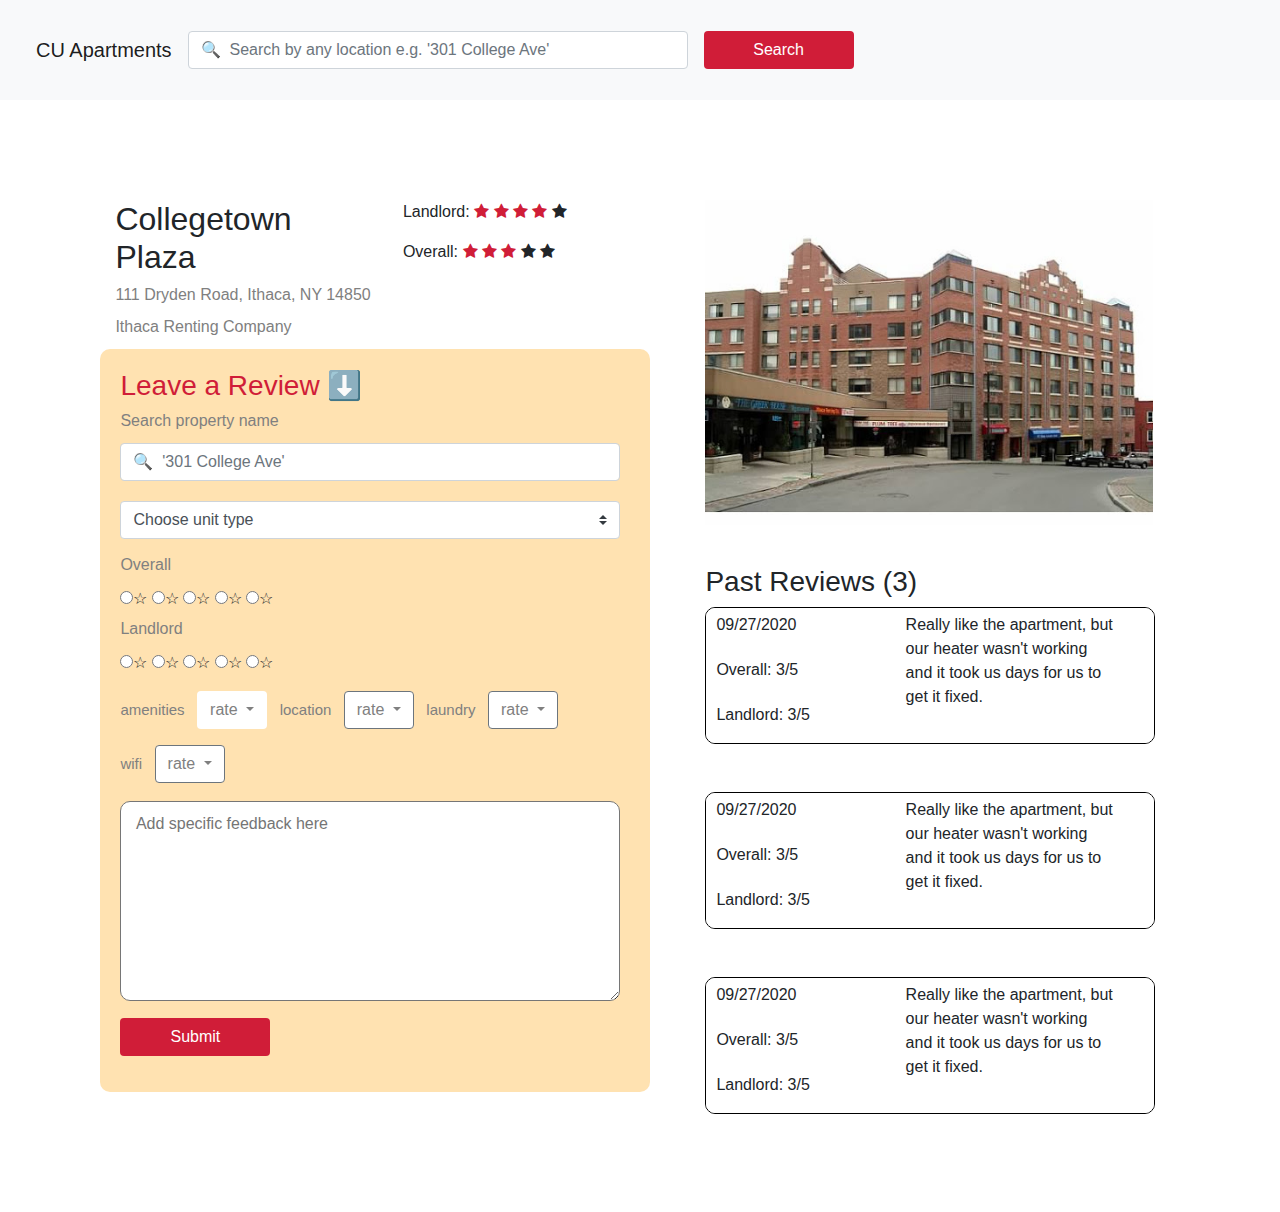
==== components/productPage.html @ 5bd43c4c "changed landlord and overall from emojis to stars" ====
<!DOCTYPE html>

<html lang="en">
  <head>
    <meta charset="utf-8" />
    <link
      rel="stylesheet"
      href="https://stackpath.bootstrapcdn.com/bootstrap/4.3.1/css/bootstrap.min.css"
      integrity="sha384-ggOyR0iXCbMQv3Xipma34MD+dH/1fQ784/j6cY/iJTQUOhcWr7x9JvoRxT2MZw1T"
      crossorigin="anonymous"
    />

    <link
      rel="stylesheet"
      href="https://cdnjs.cloudflare.com/ajax/libs/font-awesome/4.7.0/css/font-awesome.min.css"
    />

    <title>CU Apartments</title>
    <link rel="stylesheet" href="../styles/productPageStyles.css" />
  </head>

  <body>
    <nav class="navbar navbar-expand-lg navbar-light bg-light">
      <a class="navbar-brand" href="../index.html">CU Apartments</a>

      <div class="collapse navbar-collapse" id="navbarSupportedContent">
        <form class="form-inline my-2 my-lg-0">
          <input
            class="form-control mr-sm-3"
            type="search"
            placeholder="🔍  Search by any location e.g. '301 College Ave'"
            aria-label="Search"
            id="form-control"
          />
          <button class="btn my-2 my-sm-0" id="search" type="submit">
            Search
          </button>
        </form>
      </div>
    </nav>

    <div class="info">
      <div class="row justify-content-md-center">
        <div class="col-sm-6">
          <div class="container">
            <div class="row">
              <div class="col">
                <h2>Collegetown Plaza</h2>
                <h6>111 Dryden Road, Ithaca, NY 14850</h6>
                <h6>Ithaca Renting Company</h6>
              </div>
              <div class="col">
                <p>
                  Landlord:
                  <span class="fa fa-star checked"></span>
                  <span class="fa fa-star checked"></span>
                  <span class="fa fa-star checked"></span>
                  <span class="fa fa-star checked"></span>
                  <span class="fa fa-star"></span>
                </p>
                <p>
                  Overall:
                  <span class="fa fa-star checked"></span>
                  <span class="fa fa-star checked"></span>
                  <span class="fa fa-star checked"></span>
                  <span class="fa fa-star"></span>
                  <span class="fa fa-star"></span>
                </p>
              </div>
            </div>
          </div>

          <form class="review-form">
            <h3 class="leave-review">Leave a Review ⬇️</h3>
            <div class="form-group">
              <!-- <textarea
                class="form-control"
                id="reviewTextArea"
                rows="3"
              ></textarea>
            </div>
            <button type="submit" class="btn btn-primary">Submit</button> -->
              <h6>Search property name</h6>
              <input
                class="form-control mr-sm-3"
                type="search"
                placeholder="🔍  '301 College Ave'"
                aria-label="Search"
                id="form-control"
              />

              <div class="input-group mb-3" id="select">
                <select class="custom-select" id="inputGroupSelect02">
                  <option selected>Choose unit type</option>
                  <option value="1">Studio</option>
                  <option value="2">1 BD</option>
                  <option value="3">2 BD</option>
                  <option value="3">3 BD</option>
                  <option value="3">4 BD</option>
                </select>
              </div>
              <h6>Overall</h6>
              <div class="rating">
                <input type="radio" name="rating" value="5" id="5" /><label
                  for="5"
                  >☆</label
                >
                <input type="radio" name="rating" value="4" id="4" /><label
                  for="4"
                  >☆</label
                >
                <input type="radio" name="rating" value="3" id="3" /><label
                  for="3"
                  >☆</label
                >
                <input type="radio" name="rating" value="2" id="2" /><label
                  for="2"
                  >☆</label
                >
                <input type="radio" name="rating" value="1" id="1" /><label
                  for="1"
                  >☆</label
                >
              </div>
              <h6>Landlord</h6>
              <div class="rating">
                <input type="radio" name="rating" value="5" id="5" /><label
                  for="5"
                  >☆</label
                >
                <input type="radio" name="rating" value="4" id="4" /><label
                  for="4"
                  >☆</label
                >
                <input type="radio" name="rating" value="3" id="3" /><label
                  for="3"
                  >☆</label
                >
                <input type="radio" name="rating" value="2" id="2" /><label
                  for="2"
                  >☆</label
                >
                <input type="radio" name="rating" value="1" id="1" /><label
                  for="1"
                  >☆</label
                >
              </div>

              <div class="dropdown">
                <h6 style="display: inline-block; font-size: 15px">
                  amenities
                </h6>
                <button
                  class="btn dropdown-toggle"
                  style="margin: 0.5em"
                  type="button"
                  id="dropdownMenuButton"
                  data-toggle="dropdown"
                  aria-haspopup="true"
                  aria-expanded="false"
                >
                  rate
                </button>
                <div class="dropdown-menu" aria-labelledby="dropdownMenuButton">
                  <a class="dropdown-item" href="#">sadf</a>
                  <a class="dropdown-item" href="#">sadf</a>
                  <a class="dropdown-item" href="#">asdf</a>
                </div>
                <h6 style="display: inline-block; font-size: 15px">location</h6>
                <button
                  class="btn btn-secondary dropdown-toggle"
                  style="margin: 0.5em"
                  type="button"
                  id="dropdownMenuButton"
                  data-toggle="dropdown"
                  aria-haspopup="true"
                  aria-expanded="false"
                >
                  rate
                </button>
                <div class="dropdown-menu" aria-labelledby="dropdownMenuButton">
                  <a class="dropdown-item" href="#">test</a>
                  <a class="dropdown-item" href="#">Another action</a>
                  <a class="dropdown-item" href="#">Something else here</a>
                </div>
                <h6 style="display: inline-block; font-size: 15px">laundry</h6>
                <button
                  class="btn btn-secondary dropdown-toggle"
                  style="margin: 0.5em"
                  type="button"
                  id="dropdownMenuButton"
                  data-toggle="dropdown"
                  aria-haspopup="true"
                  aria-expanded="false"
                >
                  rate
                </button>
                <div class="dropdown-menu" aria-labelledby="dropdownMenuButton">
                  <a class="dropdown-item" href="#">test</a>
                  <a class="dropdown-item" href="#">Another action</a>
                  <a class="dropdown-item" href="#">Something else here</a>
                </div>
                <br />
                <h6 style="display: inline-block; font-size: 15px">wifi</h6>
                <button
                  class="btn btn-secondary dropdown-toggle"
                  style="margin: 0.5em"
                  type="button"
                  id="dropdownMenuButton"
                  data-toggle="dropdown"
                  aria-haspopup="true"
                  aria-expanded="false"
                >
                  rate
                </button>
                <div class="dropdown-menu" aria-labelledby="dropdownMenuButton">
                  <a class="dropdown-item" href="#">test</a>
                  <a class="dropdown-item" href="#">Another action</a>
                  <a class="dropdown-item" href="#">Something else here</a>
                </div>
              </div>

              <textarea
                style="align-content: left"
                rows="5"
                cols="0"
                placeholder=" Add specific feedback here"
                id="reviewTextArea"
              ></textarea>

              <div class="buttoncontainer">
                <button class="btn my-2 my-sm-0" id="submit" type="submit">
                  Submit
                </button>
              </div>
            </div>
          </form>
        </div>

        <div class="col-sm-5">
          <img src="../images/ctownplaza.jpg" class="apt-img" alt="Apartment" />
          <div class="reviews">
            <h3>Past Reviews (3)</h3>
            <div class="review-container">
              <div class="row">
                <div class="col-sm-5">
                  <p id="left-col">09/27/2020</p>
                  <p id="left-col">Overall: 3/5</p>
                  <p id="left-col">Landlord: 3/5</p>
                </div>
                <div class="col-sm-6">
                  <p id="right-col">
                    Really like the apartment, but our heater wasn't working and
                    it took us days for us to get it fixed.
                  </p>
                </div>
              </div>
            </div>

            <!-- <p class="review-text">

                Amazing place to live! Great amenities and close to campus.
                10/10 recommend!
              </p> -->

            <div class="review-container">
              <div class="row">
                <div class="col-sm-5">
                  <p id="left-col">09/27/2020</p>
                  <p id="left-col">Overall: 3/5</p>
                  <p id="left-col">Landlord: 3/5</p>
                </div>
                <div class="col-sm-6">
                  <p id="right-col">
                    Really like the apartment, but our heater wasn't working and
                    it took us days for us to get it fixed.
                  </p>
                </div>
              </div>
            </div>

            <div class="review-container">
              <div class="row">
                <div class="col-sm-5">
                  <p id="left-col">09/27/2020</p>
                  <p id="left-col">Overall: 3/5</p>
                  <p id="left-col">Landlord: 3/5</p>
                </div>
                <div class="col-sm-6">
                  <p id="right-col">
                    Really like the apartment, but our heater wasn't working and
                    it took us days for us to get it fixed.
                  </p>
                </div>
              </div>
            </div>
          </div>
        </div>
      </div>
    </div>
  </body>
</html>
---- styles/productPageStyles.css ----
/* --------NAV BAR + SEARCH STYLING--------*/
nav {
  height: 100px;
}

#form-control {
  width: 500px;
}

.navbar-brand {
  padding-left: 20px;
}

#search {
  width: 150px;
  background-color: #d01d38;
  color: white;
}

/*--------FORM STYLING--------*/

.review-form {
  background-color: #ffe2b1;
  border-radius: 10px;
  padding: 20px;
  width: 550px;
}

#reviewTextArea {
  width: 500px;
  height: 200px;
  padding: 10px;
  border-radius: 10px;
}

.leave-review {
  color: #d01d38;
}

.dropdown {
  padding-bottom: 10px;
}

#select {
  width: 500px;
  padding-top: 20px;
}

.checked {
  color: #d01d38;
}

#dropdownMenuButton {
  color: grey;
  background-color: white;
}

#submit {
  width: 150px;
  background-color: #d01d38;
  color: white;
}

.buttoncontainer {
  padding-top: 10px;
}

/*--------REVIEW STYLING--------*/

.review-container {
  background: white;
  border: 1px solid #000000;
  box-sizing: border-box;
  border-radius: 10px;
  margin-bottom: 48px;
  width: 450px;
  overflow: scroll;
}

.review-text {
  padding: 10px;
}

.reviews {
  padding-top: 40px;
}

#left-col {
  padding-left: 10px;
  padding-top: 5px;
}

#right-col {
  padding-top: 5px;
}

/*--------APT INFO STYLING--------*/

.info {
  padding: 50px;
  padding-top: 100px;
}

h6 {
  color: gray;
  padding-bottom: 5px;
}

.info-emoji {
  font-size: 25px;
}

.apt-img {
  height: 325px;
}
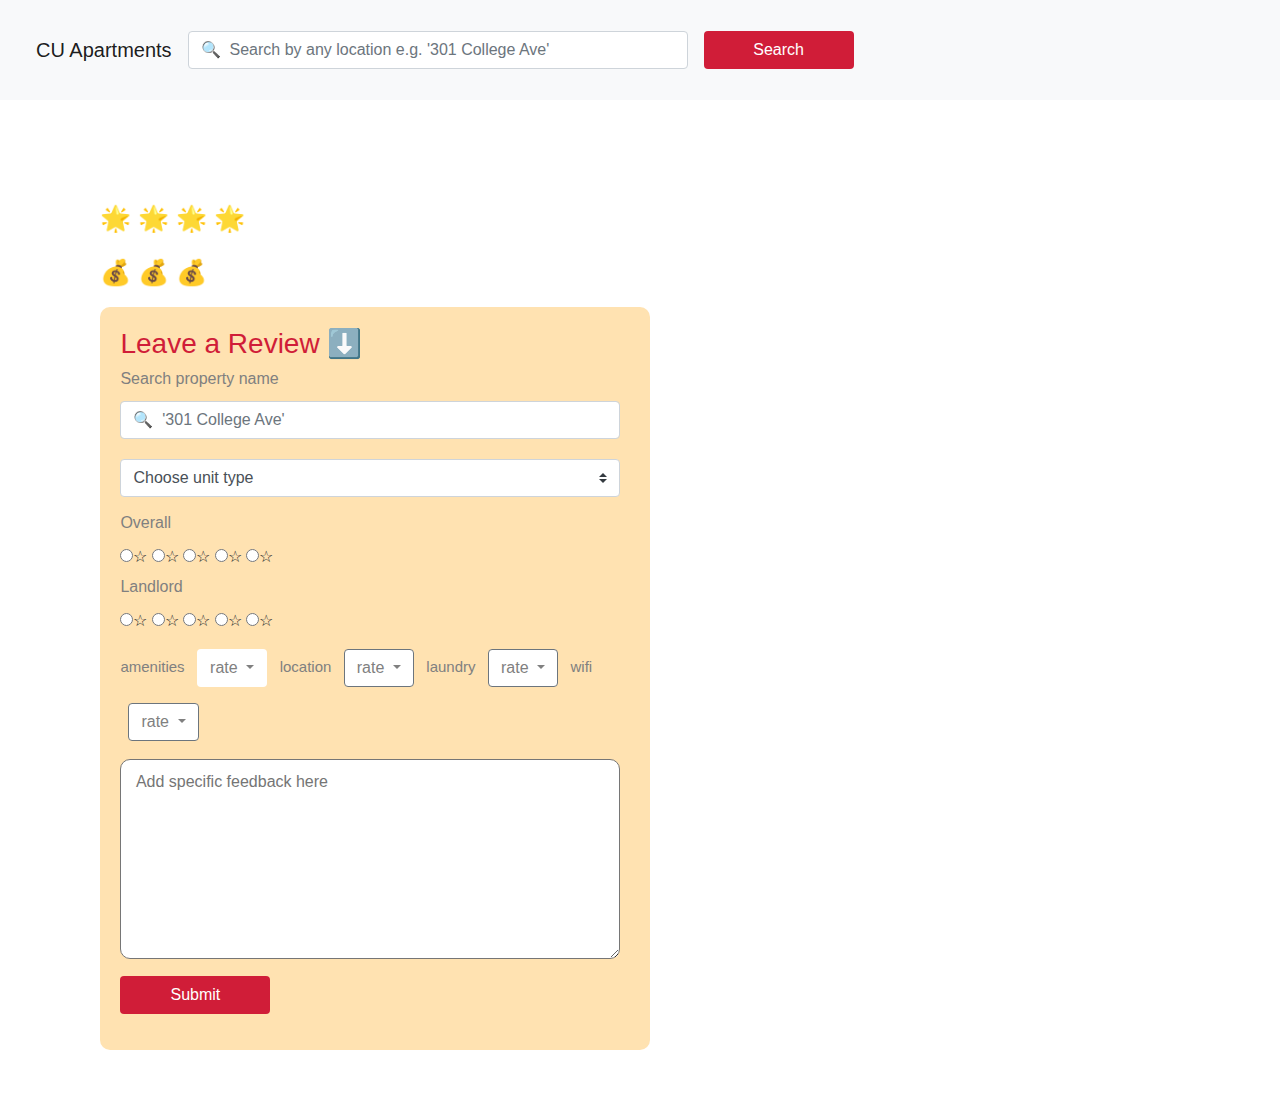
==== commit f66c1e02: "Included data to product page and added date attribute to reviews" ====
--- a/components/productPage.html
+++ b/components/productPage.html
@@ -8,11 +8,6 @@
       href="https://stackpath.bootstrapcdn.com/bootstrap/4.3.1/css/bootstrap.min.css"
       integrity="sha384-ggOyR0iXCbMQv3Xipma34MD+dH/1fQ784/j6cY/iJTQUOhcWr7x9JvoRxT2MZw1T"
       crossorigin="anonymous"
-    />
-
-    <link
-      rel="stylesheet"
-      href="https://cdnjs.cloudflare.com/ajax/libs/font-awesome/4.7.0/css/font-awesome.min.css"
     />
 
     <title>CU Apartments</title>
@@ -41,33 +36,13 @@
 
     <div class="info">
       <div class="row justify-content-md-center">
-        <div class="col-sm-6">
-          <div class="container">
-            <div class="row">
-              <div class="col">
-                <h2>Collegetown Plaza</h2>
-                <h6>111 Dryden Road, Ithaca, NY 14850</h6>
-                <h6>Ithaca Renting Company</h6>
-              </div>
-              <div class="col">
-                <p>
-                  Landlord:
-                  <span class="fa fa-star checked"></span>
-                  <span class="fa fa-star checked"></span>
-                  <span class="fa fa-star checked"></span>
-                  <span class="fa fa-star checked"></span>
-                  <span class="fa fa-star"></span>
-                </p>
-                <p>
-                  Overall:
-                  <span class="fa fa-star checked"></span>
-                  <span class="fa fa-star checked"></span>
-                  <span class="fa fa-star checked"></span>
-                  <span class="fa fa-star"></span>
-                  <span class="fa fa-star"></span>
-                </p>
-              </div>
-            </div>
+        <div class="col-sm-6" id="left">
+          <!-- <h2>Collegetown Plaza</h2>
+          <h5>111 Dryden Road, Ithaca, NY 14850</h5>
+          <h5>Ithaca Renting Company</h5> -->
+          <div class="info-container">
+            <p class="info-emoji">🌟 🌟 🌟 🌟</p>
+            <p class="info-emoji">💰 💰 💰</p>
           </div>
 
           <form class="review-form">
@@ -200,7 +175,6 @@
                   <a class="dropdown-item" href="#">Another action</a>
                   <a class="dropdown-item" href="#">Something else here</a>
                 </div>
-                <br />
                 <h6 style="display: inline-block; font-size: 15px">wifi</h6>
                 <button
                   class="btn btn-secondary dropdown-toggle"
@@ -237,66 +211,77 @@
           </form>
         </div>
 
-        <div class="col-sm-5">
-          <img src="../images/ctownplaza.jpg" class="apt-img" alt="Apartment" />
+        <div class="col-sm-5" id="right">
+          <!-- <img src="../images/ctownplaza.jpg" class="apt-img" alt="Apartment" /> -->
           <div class="reviews">
-            <h3>Past Reviews (3)</h3>
-            <div class="review-container">
-              <div class="row">
-                <div class="col-sm-5">
-                  <p id="left-col">09/27/2020</p>
-                  <p id="left-col">Overall: 3/5</p>
-                  <p id="left-col">Landlord: 3/5</p>
-                </div>
-                <div class="col-sm-6">
-                  <p id="right-col">
-                    Really like the apartment, but our heater wasn't working and
-                    it took us days for us to get it fixed.
-                  </p>
-                </div>
-              </div>
-            </div>
-
-            <!-- <p class="review-text">
-
-                Amazing place to live! Great amenities and close to campus.
-                10/10 recommend!
-              </p> -->
-
-            <div class="review-container">
-              <div class="row">
-                <div class="col-sm-5">
-                  <p id="left-col">09/27/2020</p>
-                  <p id="left-col">Overall: 3/5</p>
-                  <p id="left-col">Landlord: 3/5</p>
-                </div>
-                <div class="col-sm-6">
-                  <p id="right-col">
-                    Really like the apartment, but our heater wasn't working and
-                    it took us days for us to get it fixed.
-                  </p>
-                </div>
-              </div>
-            </div>
-
-            <div class="review-container">
-              <div class="row">
-                <div class="col-sm-5">
-                  <p id="left-col">09/27/2020</p>
-                  <p id="left-col">Overall: 3/5</p>
-                  <p id="left-col">Landlord: 3/5</p>
-                </div>
-                <div class="col-sm-6">
-                  <p id="right-col">
-                    Really like the apartment, but our heater wasn't working and
-                    it took us days for us to get it fixed.
-                  </p>
-                </div>
-              </div>
-            </div>
+            <!-- <h3>Past Reviews (3)</h3> -->
           </div>
         </div>
       </div>
     </div>
   </body>
 </html>
+
+<script src="../data/apartments.js"></script>
+<script>
+  // Parse through url to get query string param for name
+  const queryString = window.location.search;
+  const urlParams = new URLSearchParams(queryString);
+  const apartment_name = urlParams.get('name');
+
+  const apartment = apartments.filter( apartment => apartment.name == apartment_name)[0];
+
+  // Populate left panel with data
+  const apartment_name_h2 = document.createElement('h2');
+  apartment_name_h2.innerHTML = apartment.name;
+
+  const apartment_location_h5 = document.createElement('h5');
+  apartment_location_h5.innerHTML = apartment.location;
+
+  const apartment_landlord_h5 = document.createElement('h5');
+  apartment_landlord_h5.innerHTML = apartment.landlord;
+
+  const left_div = document.getElementById('left');
+
+  left_div.prepend(apartment_location_h5);
+  left_div.prepend(apartment_landlord_h5);
+  left_div.prepend(apartment_name_h2);
+
+  // Populate right panel with data
+  const img_element = document.createElement('img');
+  img_element.src = "../images/" + apartment.image + ".jpg";
+  img_element.className = "apt-img";
+  img_element.alt = "Apartment";
+
+  const right_div = document.getElementById('right');
+  right_div.prepend(img_element);
+
+  // Populate reviews
+  const review_h3 = document.createElement('h3');
+  review_h3.innerHTML = "Past Reviews (" + apartment.reviews.length + ")";
+
+  const reviews_div = document.getElementsByClassName('reviews')[0];
+  reviews_div.prepend(review_h3);
+
+  apartment.reviews.forEach( review => {
+
+    const review_container_div = document.createElement('div');
+    review_container_div.className = 'review-container';
+
+    review_container_div.innerHTML = 
+    '<div class="row">' +
+      '<div class="col-sm-5">' + 
+        '<p id="left-col">' + review.date + '</p>' +
+        '<p id="left-col">Overall: ' + review.overall_rating + '/5</p>' +
+        '<p id="left-col">Landlord: ' + review.landlord_rating + '/5</p>' +
+      '</div>' +
+      '<div class="col-sm-6">' +
+        '<p id="right-col">' + review.message + '</p>' + 
+      '</div>' +
+    '</div>';
+
+    reviews_div.appendChild(review_container_div);
+  });
+
+
+</script>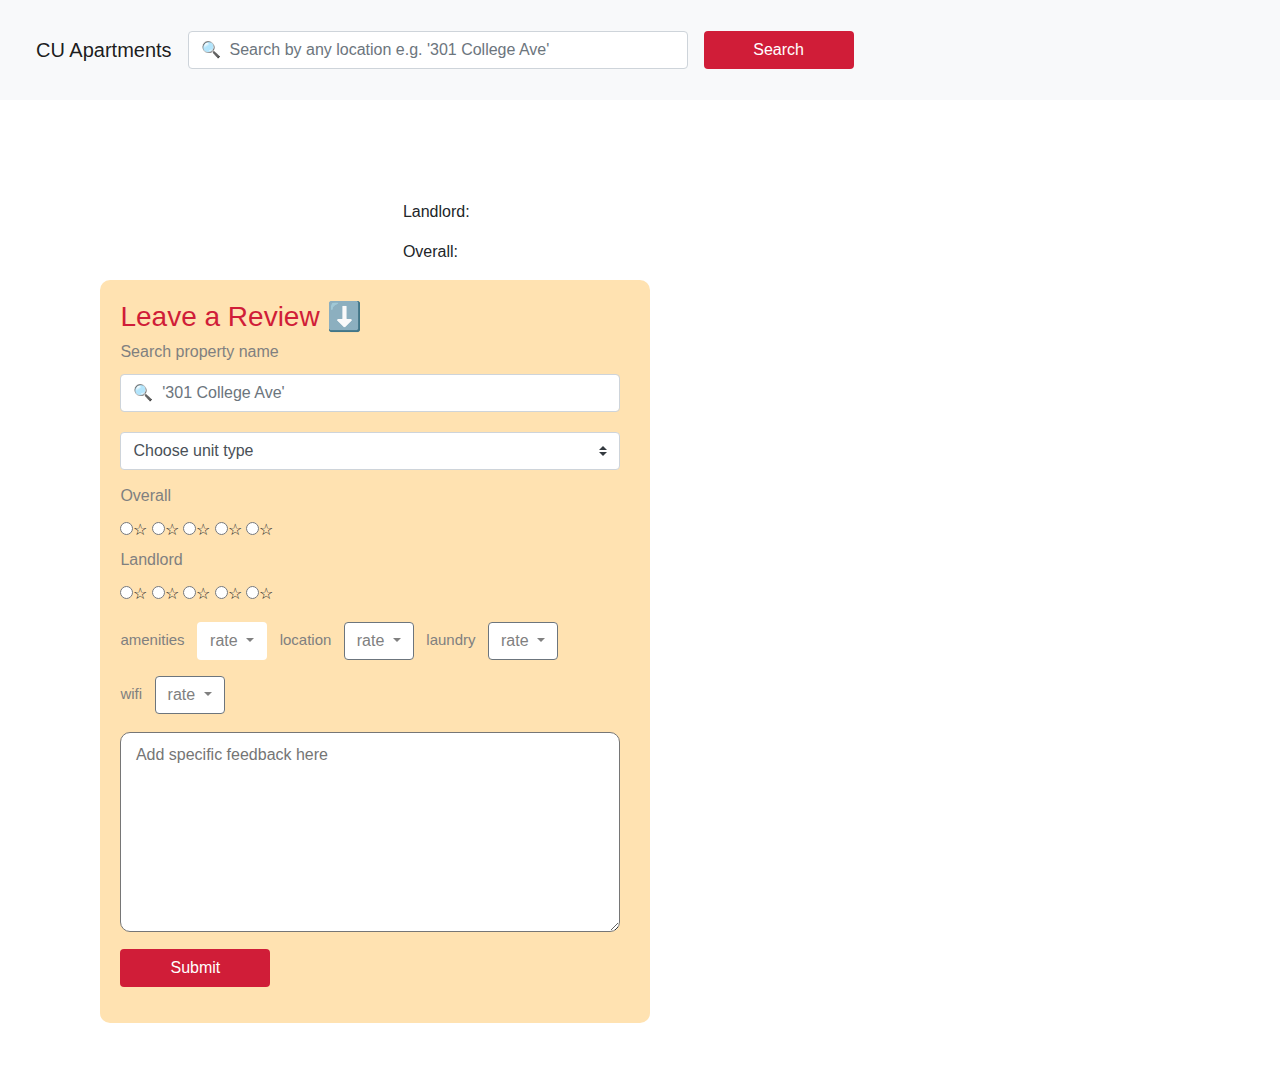
==== commit 75302fe4: "Product page has dummy data" ====
--- a/components/productPage.html
+++ b/components/productPage.html
@@ -8,6 +8,11 @@
       href="https://stackpath.bootstrapcdn.com/bootstrap/4.3.1/css/bootstrap.min.css"
       integrity="sha384-ggOyR0iXCbMQv3Xipma34MD+dH/1fQ784/j6cY/iJTQUOhcWr7x9JvoRxT2MZw1T"
       crossorigin="anonymous"
+    />
+
+    <link
+      rel="stylesheet"
+      href="https://cdnjs.cloudflare.com/ajax/libs/font-awesome/4.7.0/css/font-awesome.min.css"
     />
 
     <title>CU Apartments</title>
@@ -36,13 +41,19 @@
 
     <div class="info">
       <div class="row justify-content-md-center">
-        <div class="col-sm-6" id="left">
-          <!-- <h2>Collegetown Plaza</h2>
-          <h5>111 Dryden Road, Ithaca, NY 14850</h5>
-          <h5>Ithaca Renting Company</h5> -->
-          <div class="info-container">
-            <p class="info-emoji">🌟 🌟 🌟 🌟</p>
-            <p class="info-emoji">💰 💰 💰</p>
+        <div class="col-sm-6">
+          <div class="container">
+            <div class="row">
+              <div class="col">
+                <h2 id="apartment-name"></h2>
+                <h6 id="apartment-location"></h6>
+                <h6 id="apartment-landlord"></h6>
+              </div>
+              <div class="col" id="ratings">
+                <p id="landlord-rating">Landlord: </p>
+                <p id="overall-rating">Overall: </p>
+              </div>
+            </div>
           </div>
 
           <form class="review-form">
@@ -175,6 +186,7 @@
                   <a class="dropdown-item" href="#">Another action</a>
                   <a class="dropdown-item" href="#">Something else here</a>
                 </div>
+                <br />
                 <h6 style="display: inline-block; font-size: 15px">wifi</h6>
                 <button
                   class="btn btn-secondary dropdown-toggle"
@@ -231,21 +243,34 @@
 
   const apartment = apartments.filter( apartment => apartment.name == apartment_name)[0];
 
-  // Populate left panel with data
-  const apartment_name_h2 = document.createElement('h2');
+  // Populate apartment details on left panel
+  const apartment_name_h2 = document.getElementById('apartment-name');
   apartment_name_h2.innerHTML = apartment.name;
 
-  const apartment_location_h5 = document.createElement('h5');
+  const apartment_location_h5 = document.getElementById('apartment-location');
   apartment_location_h5.innerHTML = apartment.location;
 
-  const apartment_landlord_h5 = document.createElement('h5');
+  const apartment_landlord_h5 = document.getElementById('apartment-landlord');
   apartment_landlord_h5.innerHTML = apartment.landlord;
 
-  const left_div = document.getElementById('left');
-
-  left_div.prepend(apartment_location_h5);
-  left_div.prepend(apartment_landlord_h5);
-  left_div.prepend(apartment_name_h2);
+  // Populate star ratings on left panel
+  const landlord_rating_element = document.getElementById('landlord-rating');
+
+  for (i = 0; i < apartment.landlord_rating; i++) {
+    landlord_rating_element.innerHTML += '<span class="fa fa-star checked"></span>';
+  }
+  for (i = 0; i < 5 - apartment.landlord_rating; i++) {
+    landlord_rating_element.innerHTML += '<span class="fa fa-star"></span>';
+  }
+
+  const overall_rating_element = document.getElementById('overall-rating');
+
+  for (i = 0; i < apartment.overall_rating; i++) {
+    overall_rating_element.innerHTML += '<span class="fa fa-star checked"></span>';
+  }
+  for (i = 0; i < 5 - apartment.overall_rating; i++) {
+    overall_rating_element.innerHTML += '<span class="fa fa-star"></span>';
+  }
 
   // Populate right panel with data
   const img_element = document.createElement('img');
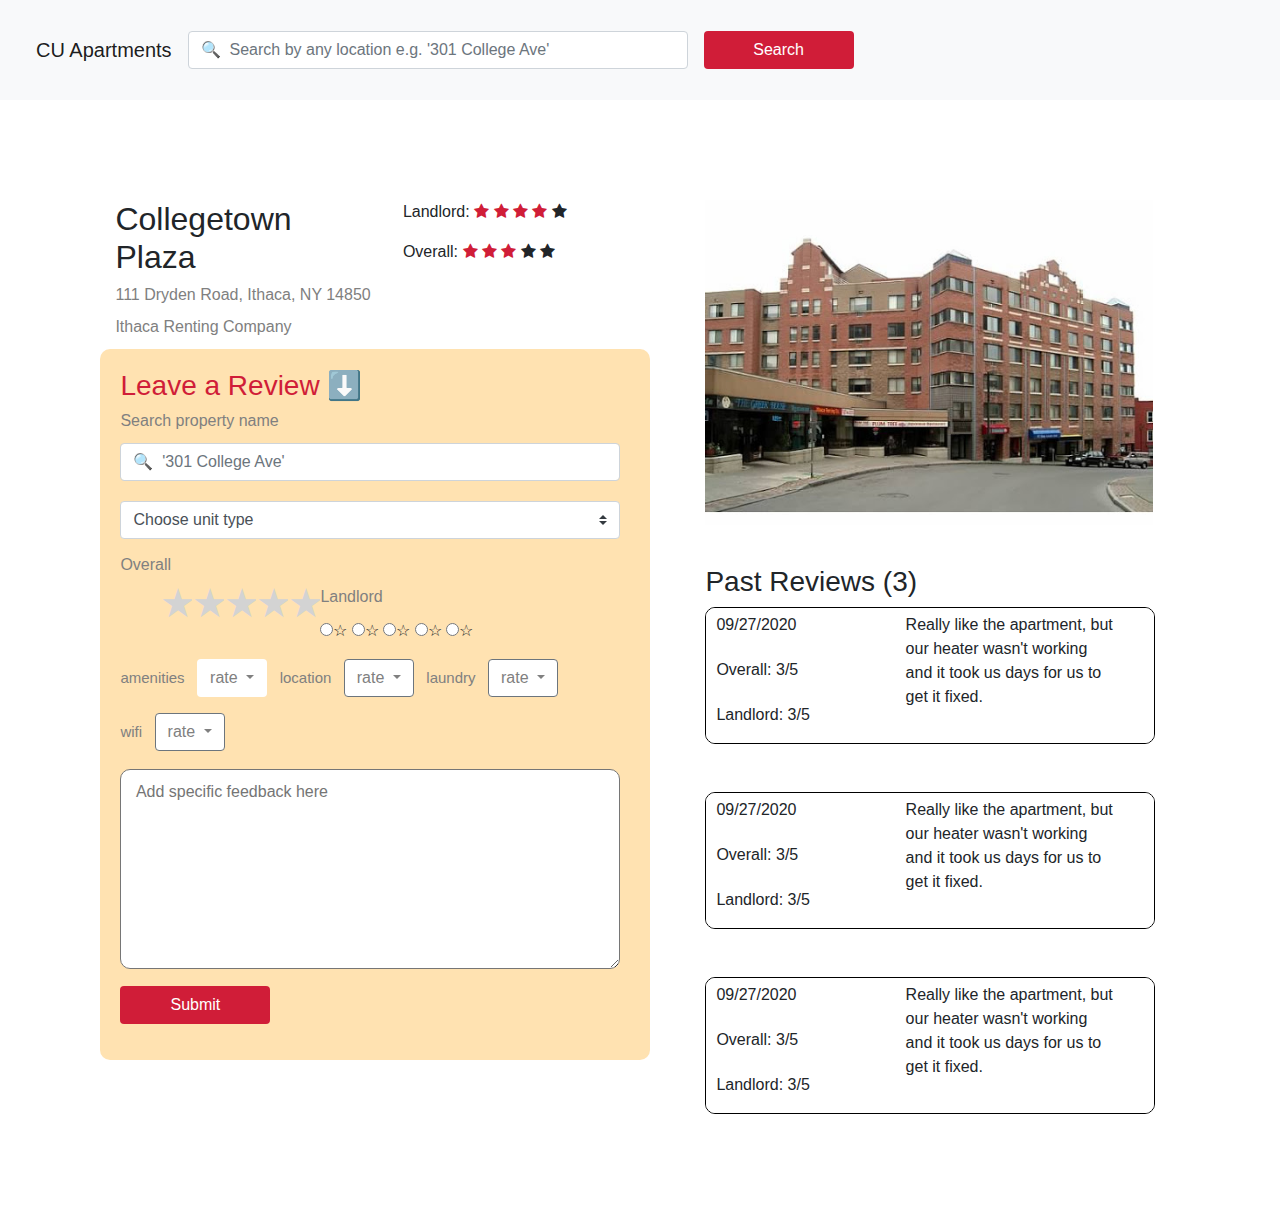
==== commit d74f867c: "styling changes" ====
--- a/components/productPage.html
+++ b/components/productPage.html
@@ -45,13 +45,27 @@
           <div class="container">
             <div class="row">
               <div class="col">
-                <h2 id="apartment-name"></h2>
-                <h6 id="apartment-location"></h6>
-                <h6 id="apartment-landlord"></h6>
-              </div>
-              <div class="col" id="ratings">
-                <p id="landlord-rating">Landlord: </p>
-                <p id="overall-rating">Overall: </p>
+                <h2>Collegetown Plaza</h2>
+                <h6>111 Dryden Road, Ithaca, NY 14850</h6>
+                <h6>Ithaca Renting Company</h6>
+              </div>
+              <div class="col">
+                <p>
+                  Landlord:
+                  <span class="fa fa-star checked"></span>
+                  <span class="fa fa-star checked"></span>
+                  <span class="fa fa-star checked"></span>
+                  <span class="fa fa-star checked"></span>
+                  <span class="fa fa-star"></span>
+                </p>
+                <p>
+                  Overall:
+                  <span class="fa fa-star checked"></span>
+                  <span class="fa fa-star checked"></span>
+                  <span class="fa fa-star checked"></span>
+                  <span class="fa fa-star"></span>
+                  <span class="fa fa-star"></span>
+                </p>
               </div>
             </div>
           </div>
@@ -86,28 +100,25 @@
                 </select>
               </div>
               <h6>Overall</h6>
-              <div class="rating">
-                <input type="radio" name="rating" value="5" id="5" /><label
-                  for="5"
-                  >☆</label
-                >
-                <input type="radio" name="rating" value="4" id="4" /><label
-                  for="4"
-                  >☆</label
-                >
-                <input type="radio" name="rating" value="3" id="3" /><label
-                  for="3"
-                  >☆</label
-                >
-                <input type="radio" name="rating" value="2" id="2" /><label
-                  for="2"
-                  >☆</label
-                >
-                <input type="radio" name="rating" value="1" id="1" /><label
-                  for="1"
-                  >☆</label
-                >
-              </div>
+              <ul class="rate-area">
+                <input type="radio" id="5-star" name="crating" value="5" />
+                <label for="5-star" title="Amazing">5 stars</label>
+                <input type="radio" id="4-star" name="crating" value="4" />
+                <label for="4-star" title="Good">4 stars</label>
+                <input type="radio" id="3-star" name="crating" value="3" />
+                <label for="3-star" title="Average">3 stars</label>
+                <input type="radio" id="2-star" name="crating" value="2" />
+                <label for="2-star" title="Not Good">2 stars</label>
+                <input
+                  type="radio"
+                  id="1-star"
+                  required=""
+                  name="crating"
+                  value="1"
+                  aria-required="true"
+                />
+                <label for="1-star" title="Bad">1 star</label>
+              </ul>
               <h6>Landlord</h6>
               <div class="rating">
                 <input type="radio" name="rating" value="5" id="5" /><label
@@ -223,90 +234,66 @@
           </form>
         </div>
 
-        <div class="col-sm-5" id="right">
-          <!-- <img src="../images/ctownplaza.jpg" class="apt-img" alt="Apartment" /> -->
+        <div class="col-sm-5">
+          <img src="../images/ctownplaza.jpg" class="apt-img" alt="Apartment" />
           <div class="reviews">
-            <!-- <h3>Past Reviews (3)</h3> -->
+            <h3>Past Reviews (3)</h3>
+            <div class="review-container">
+              <div class="row">
+                <div class="col-sm-5">
+                  <p id="left-col">09/27/2020</p>
+                  <p id="left-col">Overall: 3/5</p>
+                  <p id="left-col">Landlord: 3/5</p>
+                </div>
+                <div class="col-sm-6">
+                  <p id="right-col">
+                    Really like the apartment, but our heater wasn't working and
+                    it took us days for us to get it fixed.
+                  </p>
+                </div>
+              </div>
+            </div>
+
+            <!-- <p class="review-text">
+
+                Amazing place to live! Great amenities and close to campus.
+                10/10 recommend!
+              </p> -->
+
+            <div class="review-container">
+              <div class="row">
+                <div class="col-sm-5">
+                  <p id="left-col">09/27/2020</p>
+                  <p id="left-col">Overall: 3/5</p>
+                  <p id="left-col">Landlord: 3/5</p>
+                </div>
+                <div class="col-sm-6">
+                  <p id="right-col">
+                    Really like the apartment, but our heater wasn't working and
+                    it took us days for us to get it fixed.
+                  </p>
+                </div>
+              </div>
+            </div>
+
+            <div class="review-container">
+              <div class="row">
+                <div class="col-sm-5">
+                  <p id="left-col">09/27/2020</p>
+                  <p id="left-col">Overall: 3/5</p>
+                  <p id="left-col">Landlord: 3/5</p>
+                </div>
+                <div class="col-sm-6">
+                  <p id="right-col">
+                    Really like the apartment, but our heater wasn't working and
+                    it took us days for us to get it fixed.
+                  </p>
+                </div>
+              </div>
+            </div>
           </div>
         </div>
       </div>
     </div>
   </body>
 </html>
-
-<script src="../data/apartments.js"></script>
-<script>
-  // Parse through url to get query string param for name
-  const queryString = window.location.search;
-  const urlParams = new URLSearchParams(queryString);
-  const apartment_name = urlParams.get('name');
-
-  const apartment = apartments.filter( apartment => apartment.name == apartment_name)[0];
-
-  // Populate apartment details on left panel
-  const apartment_name_h2 = document.getElementById('apartment-name');
-  apartment_name_h2.innerHTML = apartment.name;
-
-  const apartment_location_h5 = document.getElementById('apartment-location');
-  apartment_location_h5.innerHTML = apartment.location;
-
-  const apartment_landlord_h5 = document.getElementById('apartment-landlord');
-  apartment_landlord_h5.innerHTML = apartment.landlord;
-
-  // Populate star ratings on left panel
-  const landlord_rating_element = document.getElementById('landlord-rating');
-
-  for (i = 0; i < apartment.landlord_rating; i++) {
-    landlord_rating_element.innerHTML += '<span class="fa fa-star checked"></span>';
-  }
-  for (i = 0; i < 5 - apartment.landlord_rating; i++) {
-    landlord_rating_element.innerHTML += '<span class="fa fa-star"></span>';
-  }
-
-  const overall_rating_element = document.getElementById('overall-rating');
-
-  for (i = 0; i < apartment.overall_rating; i++) {
-    overall_rating_element.innerHTML += '<span class="fa fa-star checked"></span>';
-  }
-  for (i = 0; i < 5 - apartment.overall_rating; i++) {
-    overall_rating_element.innerHTML += '<span class="fa fa-star"></span>';
-  }
-
-  // Populate right panel with data
-  const img_element = document.createElement('img');
-  img_element.src = "../images/" + apartment.image + ".jpg";
-  img_element.className = "apt-img";
-  img_element.alt = "Apartment";
-
-  const right_div = document.getElementById('right');
-  right_div.prepend(img_element);
-
-  // Populate reviews
-  const review_h3 = document.createElement('h3');
-  review_h3.innerHTML = "Past Reviews (" + apartment.reviews.length + ")";
-
-  const reviews_div = document.getElementsByClassName('reviews')[0];
-  reviews_div.prepend(review_h3);
-
-  apartment.reviews.forEach( review => {
-
-    const review_container_div = document.createElement('div');
-    review_container_div.className = 'review-container';
-
-    review_container_div.innerHTML = 
-    '<div class="row">' +
-      '<div class="col-sm-5">' + 
-        '<p id="left-col">' + review.date + '</p>' +
-        '<p id="left-col">Overall: ' + review.overall_rating + '/5</p>' +
-        '<p id="left-col">Landlord: ' + review.landlord_rating + '/5</p>' +
-      '</div>' +
-      '<div class="col-sm-6">' +
-        '<p id="right-col">' + review.message + '</p>' + 
-      '</div>' +
-    '</div>';
-
-    reviews_div.appendChild(review_container_div);
-  });
-
-
-</script>--- a/styles/productPageStyles.css
+++ b/styles/productPageStyles.css
@@ -113,3 +113,56 @@
 .apt-img {
   height: 325px;
 }
+
+/*---------STAR RATING--------*/
+.rate-area {
+  float: left;
+  border-style: none;
+}
+
+.rate-area:not(:checked) > input {
+  position: absolute;
+  top: -9999px;
+  clip: rect(0, 0, 0, 0);
+}
+
+.rate-area:not(:checked) > label {
+  float: right;
+  width: 0.8em;
+  overflow: hidden;
+  white-space: nowrap;
+  cursor: pointer;
+  font-size: 40px;
+  line-height: 32px;
+  color: lightgrey;
+  margin-bottom: 10px !important;
+}
+
+.rate-area:not(:checked) > label:before {
+  content: '★';
+}
+
+.rate-area > input:checked ~ label {
+  color: #e8262d;
+  text-shadow: none;
+}
+
+.rate-area:not(:checked) > label:hover,
+.rate-area:not(:checked) > label:hover ~ label {
+  color: #e8262d;
+}
+
+.rate-area > input:checked + label:hover,
+.rate-area > input:checked + label:hover ~ label,
+.rate-area > input:checked ~ label:hover,
+.rate-area > input:checked ~ label:hover ~ label,
+.rate-area > label:hover ~ input:checked ~ label {
+  color: #e8262d;
+  text-shadow: none;
+}
+
+.rate-area > label:active {
+  position: relative;
+  top: 0px;
+  left: 0px;
+}
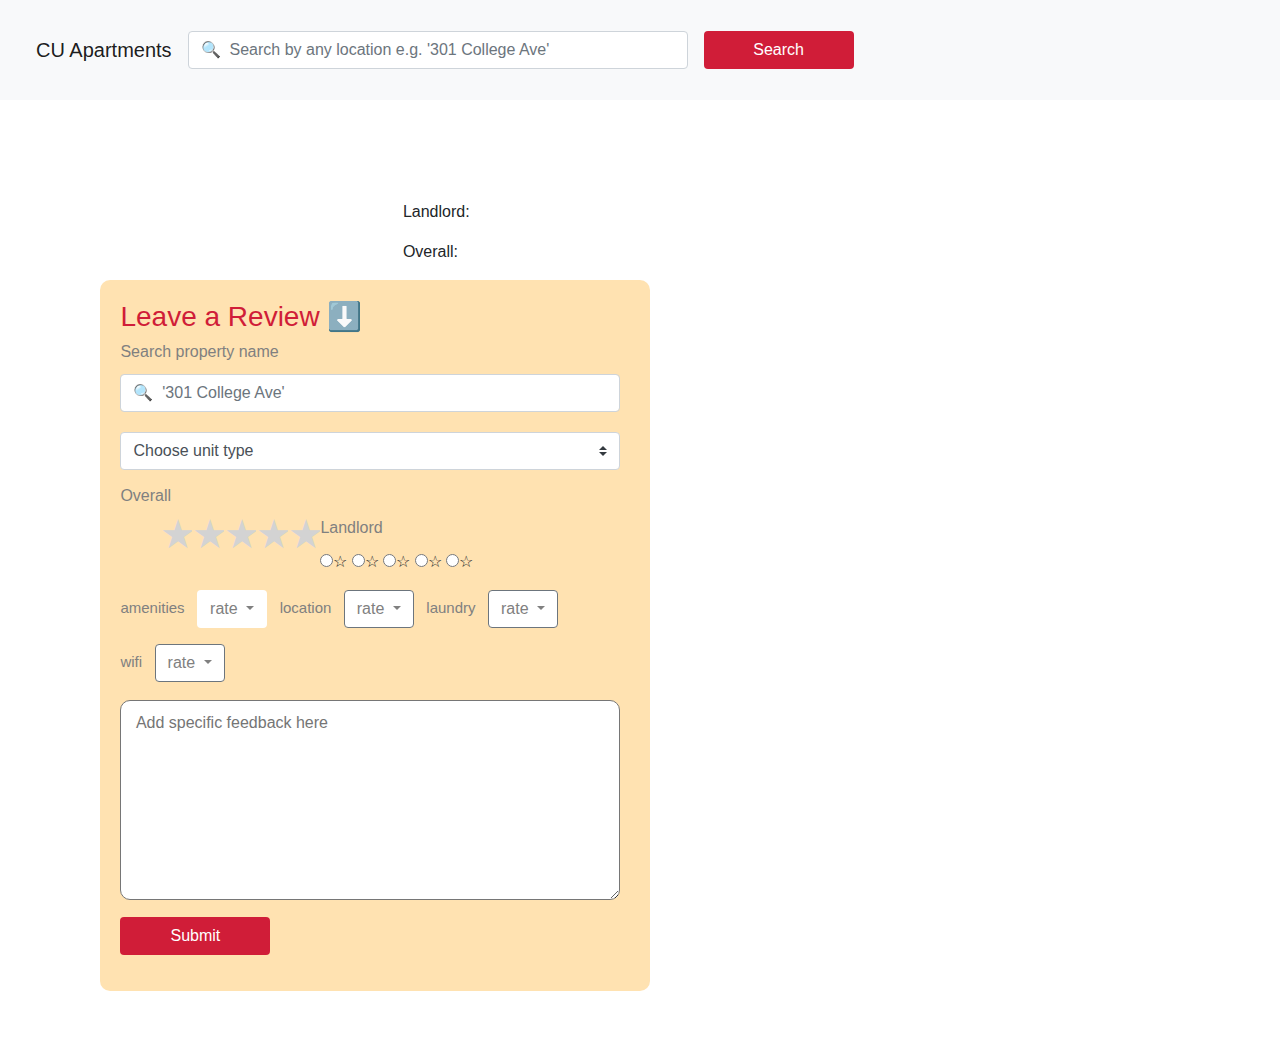
==== commit ff85b5ed: "Merge branch 'master' of https://github.com/willespencer/DTI-Hackathon" ====
--- a/components/productPage.html
+++ b/components/productPage.html
@@ -45,27 +45,13 @@
           <div class="container">
             <div class="row">
               <div class="col">
-                <h2>Collegetown Plaza</h2>
-                <h6>111 Dryden Road, Ithaca, NY 14850</h6>
-                <h6>Ithaca Renting Company</h6>
-              </div>
-              <div class="col">
-                <p>
-                  Landlord:
-                  <span class="fa fa-star checked"></span>
-                  <span class="fa fa-star checked"></span>
-                  <span class="fa fa-star checked"></span>
-                  <span class="fa fa-star checked"></span>
-                  <span class="fa fa-star"></span>
-                </p>
-                <p>
-                  Overall:
-                  <span class="fa fa-star checked"></span>
-                  <span class="fa fa-star checked"></span>
-                  <span class="fa fa-star checked"></span>
-                  <span class="fa fa-star"></span>
-                  <span class="fa fa-star"></span>
-                </p>
+                <h2 id="apartment-name"></h2>
+                <h6 id="apartment-location"></h6>
+                <h6 id="apartment-landlord"></h6>
+              </div>
+              <div class="col" id="ratings">
+                <p id="landlord-rating">Landlord: </p>
+                <p id="overall-rating">Overall: </p>
               </div>
             </div>
           </div>
@@ -234,66 +220,90 @@
           </form>
         </div>
 
-        <div class="col-sm-5">
-          <img src="../images/ctownplaza.jpg" class="apt-img" alt="Apartment" />
+        <div class="col-sm-5" id="right">
+          <!-- <img src="../images/ctownplaza.jpg" class="apt-img" alt="Apartment" /> -->
           <div class="reviews">
-            <h3>Past Reviews (3)</h3>
-            <div class="review-container">
-              <div class="row">
-                <div class="col-sm-5">
-                  <p id="left-col">09/27/2020</p>
-                  <p id="left-col">Overall: 3/5</p>
-                  <p id="left-col">Landlord: 3/5</p>
-                </div>
-                <div class="col-sm-6">
-                  <p id="right-col">
-                    Really like the apartment, but our heater wasn't working and
-                    it took us days for us to get it fixed.
-                  </p>
-                </div>
-              </div>
-            </div>
-
-            <!-- <p class="review-text">
-
-                Amazing place to live! Great amenities and close to campus.
-                10/10 recommend!
-              </p> -->
-
-            <div class="review-container">
-              <div class="row">
-                <div class="col-sm-5">
-                  <p id="left-col">09/27/2020</p>
-                  <p id="left-col">Overall: 3/5</p>
-                  <p id="left-col">Landlord: 3/5</p>
-                </div>
-                <div class="col-sm-6">
-                  <p id="right-col">
-                    Really like the apartment, but our heater wasn't working and
-                    it took us days for us to get it fixed.
-                  </p>
-                </div>
-              </div>
-            </div>
-
-            <div class="review-container">
-              <div class="row">
-                <div class="col-sm-5">
-                  <p id="left-col">09/27/2020</p>
-                  <p id="left-col">Overall: 3/5</p>
-                  <p id="left-col">Landlord: 3/5</p>
-                </div>
-                <div class="col-sm-6">
-                  <p id="right-col">
-                    Really like the apartment, but our heater wasn't working and
-                    it took us days for us to get it fixed.
-                  </p>
-                </div>
-              </div>
-            </div>
+            <!-- <h3>Past Reviews (3)</h3> -->
           </div>
         </div>
       </div>
     </div>
   </body>
 </html>
+
+<script src="../data/apartments.js"></script>
+<script>
+  // Parse through url to get query string param for name
+  const queryString = window.location.search;
+  const urlParams = new URLSearchParams(queryString);
+  const apartment_name = urlParams.get('name');
+
+  const apartment = apartments.filter( apartment => apartment.name == apartment_name)[0];
+
+  // Populate apartment details on left panel
+  const apartment_name_h2 = document.getElementById('apartment-name');
+  apartment_name_h2.innerHTML = apartment.name;
+
+  const apartment_location_h5 = document.getElementById('apartment-location');
+  apartment_location_h5.innerHTML = apartment.location;
+
+  const apartment_landlord_h5 = document.getElementById('apartment-landlord');
+  apartment_landlord_h5.innerHTML = apartment.landlord;
+
+  // Populate star ratings on left panel
+  const landlord_rating_element = document.getElementById('landlord-rating');
+
+  for (i = 0; i < apartment.landlord_rating; i++) {
+    landlord_rating_element.innerHTML += '<span class="fa fa-star checked"></span>';
+  }
+  for (i = 0; i < 5 - apartment.landlord_rating; i++) {
+    landlord_rating_element.innerHTML += '<span class="fa fa-star"></span>';
+  }
+
+  const overall_rating_element = document.getElementById('overall-rating');
+
+  for (i = 0; i < apartment.overall_rating; i++) {
+    overall_rating_element.innerHTML += '<span class="fa fa-star checked"></span>';
+  }
+  for (i = 0; i < 5 - apartment.overall_rating; i++) {
+    overall_rating_element.innerHTML += '<span class="fa fa-star"></span>';
+  }
+
+  // Populate right panel with data
+  const img_element = document.createElement('img');
+  img_element.src = "../images/" + apartment.image + ".jpg";
+  img_element.className = "apt-img";
+  img_element.alt = "Apartment";
+
+  const right_div = document.getElementById('right');
+  right_div.prepend(img_element);
+
+  // Populate reviews
+  const review_h3 = document.createElement('h3');
+  review_h3.innerHTML = "Past Reviews (" + apartment.reviews.length + ")";
+
+  const reviews_div = document.getElementsByClassName('reviews')[0];
+  reviews_div.prepend(review_h3);
+
+  apartment.reviews.forEach( review => {
+
+    const review_container_div = document.createElement('div');
+    review_container_div.className = 'review-container';
+
+    review_container_div.innerHTML = 
+    '<div class="row">' +
+      '<div class="col-sm-5">' + 
+        '<p id="left-col">' + review.date + '</p>' +
+        '<p id="left-col">Overall: ' + review.overall_rating + '/5</p>' +
+        '<p id="left-col">Landlord: ' + review.landlord_rating + '/5</p>' +
+      '</div>' +
+      '<div class="col-sm-6">' +
+        '<p id="right-col">' + review.message + '</p>' + 
+      '</div>' +
+    '</div>';
+
+    reviews_div.appendChild(review_container_div);
+  });
+
+
+</script>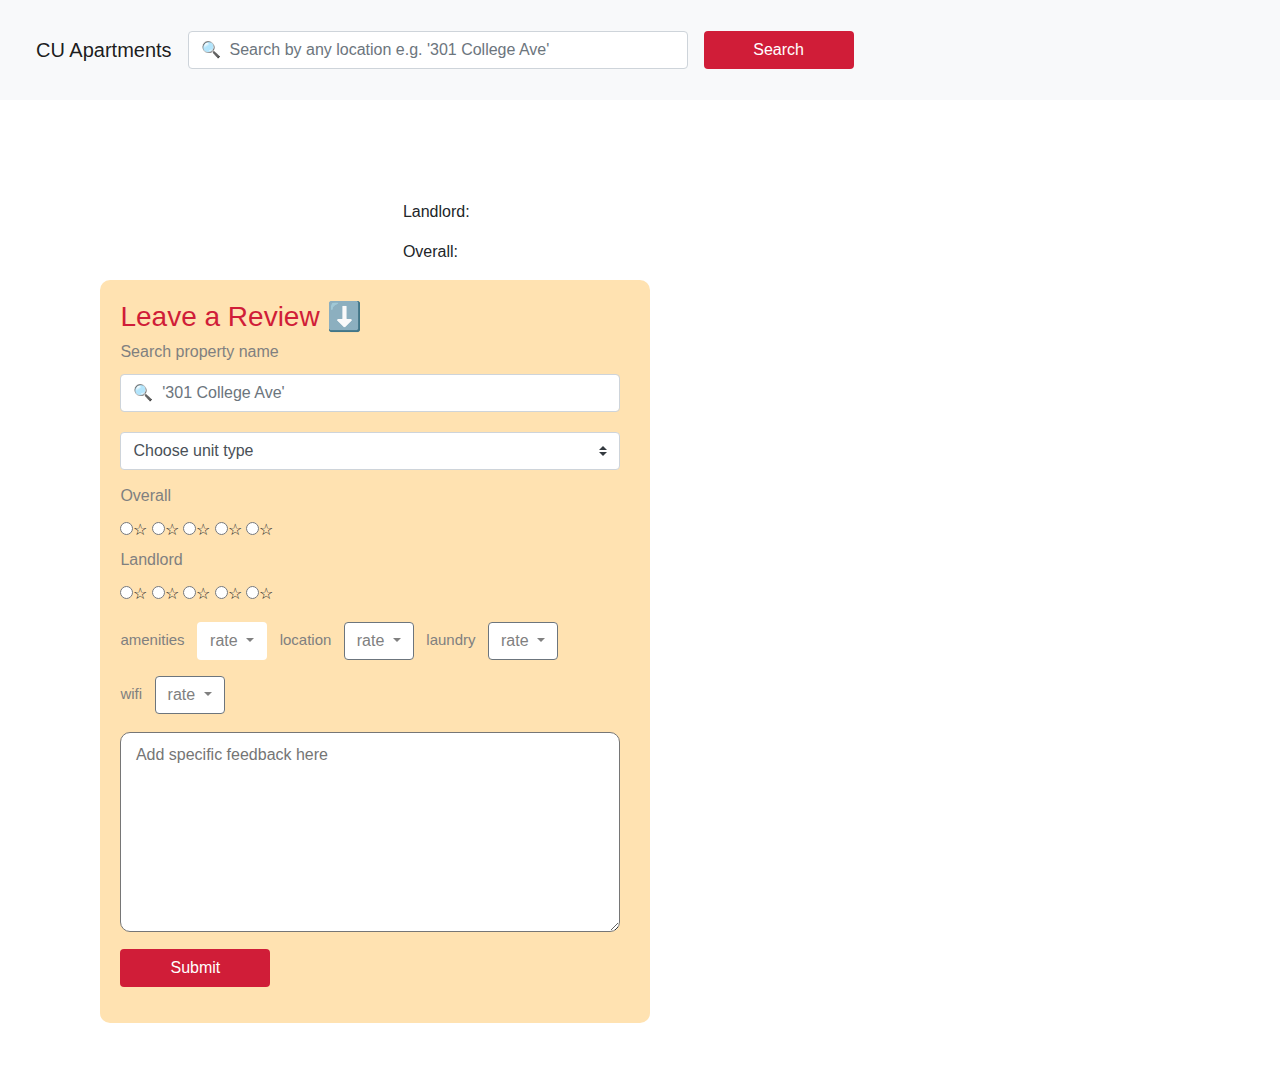
==== commit 84078bd2: "Added tags to product page" ====
--- a/components/productPage.html
+++ b/components/productPage.html
@@ -16,6 +16,7 @@
     />
 
     <title>CU Apartments</title>
+    <link rel="stylesheet" href="../styles/homePageStyles.css" />
     <link rel="stylesheet" href="../styles/productPageStyles.css" />
   </head>
 
@@ -86,25 +87,28 @@
                 </select>
               </div>
               <h6>Overall</h6>
-              <ul class="rate-area">
-                <input type="radio" id="5-star" name="crating" value="5" />
-                <label for="5-star" title="Amazing">5 stars</label>
-                <input type="radio" id="4-star" name="crating" value="4" />
-                <label for="4-star" title="Good">4 stars</label>
-                <input type="radio" id="3-star" name="crating" value="3" />
-                <label for="3-star" title="Average">3 stars</label>
-                <input type="radio" id="2-star" name="crating" value="2" />
-                <label for="2-star" title="Not Good">2 stars</label>
-                <input
-                  type="radio"
-                  id="1-star"
-                  required=""
-                  name="crating"
-                  value="1"
-                  aria-required="true"
-                />
-                <label for="1-star" title="Bad">1 star</label>
-              </ul>
+              <div class="rating">
+                <input type="radio" name="rating" value="5" id="5" /><label
+                  for="5"
+                  >☆</label
+                >
+                <input type="radio" name="rating" value="4" id="4" /><label
+                  for="4"
+                  >☆</label
+                >
+                <input type="radio" name="rating" value="3" id="3" /><label
+                  for="3"
+                  >☆</label
+                >
+                <input type="radio" name="rating" value="2" id="2" /><label
+                  for="2"
+                  >☆</label
+                >
+                <input type="radio" name="rating" value="1" id="1" /><label
+                  for="1"
+                  >☆</label
+                >
+              </div>
               <h6>Landlord</h6>
               <div class="rating">
                 <input type="radio" name="rating" value="5" id="5" /><label
@@ -279,10 +283,41 @@
   right_div.prepend(img_element);
 
   // Populate reviews
+
+  // create tags for each apartment div
+  const attributes_div = document.createElement('div');
+  attributes_div.className = 'attributes';
+
+  let attributes_div_innerHTML = '';
+  Object.entries(apartment.tags_list).forEach( t => {
+    const tag = t[0];
+    const rating = t[1];
+
+    let color;
+
+    if (rating == 1) {
+      color = 'red';
+    }
+    else if (rating == 2) {
+      color = 'yellow';
+    }
+    else {
+      color = 'green';
+    }
+
+    attributes_div_innerHTML +=  '<span class="attribute attribute--' + color + '">' + tag.charAt(0).toUpperCase() + tag.slice(1) + '</span>'
+  });
+  attributes_div.innerHTML = attributes_div_innerHTML;
+
+  const reviews_div = document.getElementsByClassName('reviews')[0];
+  reviews_div.prepend(attributes_div);
+
+
+
   const review_h3 = document.createElement('h3');
   review_h3.innerHTML = "Past Reviews (" + apartment.reviews.length + ")";
 
-  const reviews_div = document.getElementsByClassName('reviews')[0];
+  // const reviews_div = document.getElementsByClassName('reviews')[0];
   reviews_div.prepend(review_h3);
 
   apartment.reviews.forEach( review => {
--- a/styles/homePageStyles.css
+++ b/styles/homePageStyles.css
@@ -0,0 +1,166 @@
+/* --------NAV BAR STYLING--------*/
+nav {
+  height: 100px;
+  display: flex;
+  justify-content: space-between;
+}
+
+.navbar-brand {
+  padding-left: 20px;
+}
+
+/* --------BOX STYLING--------*/
+
+.navbar-button {
+  color: black !important;
+  background-color: #ffe2b1 !important;
+  border: #ffe2b1 !important;
+}
+
+.content {
+  margin-top: 100px;
+  display: flex;
+  margin: 32px 10vw 0 10vw;
+}
+
+.box {
+  /* border: 2px gray solid;
+  padding: 20px 30px; */
+}
+
+.boxTitle {
+  display: flex;
+  justify-content: center;
+  margin-bottom: 10px;
+  font-size: 27px;
+  font-weight: 500;
+}
+
+.filters {
+  margin-top: 20px;
+}
+
+#form-control {
+  width: 500px;
+}
+
+.searchButton {
+  width: 150px;
+  background-color: #d01d38 !important;
+  color: white !important;
+}
+
+/*--------APARTMENT STYLING--------*/
+
+.bottom {
+  margin: 40px 10vw;
+}
+
+.apartments {
+  display: flex;
+  flex-wrap: wrap;
+  justify-content: space-between;
+}
+
+.apartment-container {
+  background: #ffffff;
+  box-shadow: 0px 2px 4px rgba(33, 36, 41, 0.05);
+  border-radius: 12px;
+  filter: drop-shadow(0px 3px 10px rgba(0, 0, 0, 0.25));
+
+  box-sizing: border-box;
+  margin-bottom: 48px;
+  width: 410px;
+  padding: 32px;
+
+  display: flex;
+  align-items: center;
+  flex-direction: column;
+}
+
+.apartment-text {
+  padding: 10px;
+}
+
+.image {
+  max-height: 200px;
+  margin-bottom: 24px;
+  border-radius: 16px;
+}
+
+.pin {
+  margin-right: 6px;
+}
+
+.location {
+  display: flex;
+  flex-direction: row;
+  width: 100%;
+  font-size: 28px;
+}
+
+.info-container {
+  padding-top: 10px;
+  display: flex;
+  justify-content: space-around;
+  width: 100%;
+}
+
+.info-emoji {
+  font-size: 15px;
+}
+
+.numReviews {
+  text-transform: uppercase;
+  font-size: 12px;
+}
+
+.otherInfo {
+  display: flex;
+  justify-content: space-between;
+  width: 100%;
+  font-size: 16px;
+}
+
+.attributes {
+  display: flex;
+  flex-wrap: wrap;
+  margin-top: 16px;
+  margin-left: -8px;
+  margin-right: -8px;
+  font-size: 12px;
+  text-transform: uppercase;
+}
+
+.attribute {
+  border-radius: 200px;
+  padding: 8px 16px;
+  margin-right: 8px;
+  margin-left: 8px;
+  margin-bottom: 16px;
+}
+
+.attribute--green {
+  background-color: #8cdca3;
+}
+
+.attribute--red {
+  background: #ff8469;
+}
+
+.attribute--yellow {
+  background-color: #f9ee90;
+}
+
+.bg-modal {
+  width: 100%;
+  height: 100%;
+  background-color: rgba(0, 0, 0, 0.7);
+  position: absolute;
+  top: 9;
+  display: flex;
+  justify-content: center;
+  align-items: center;
+  display: none;
+  z-index: 5;
+}
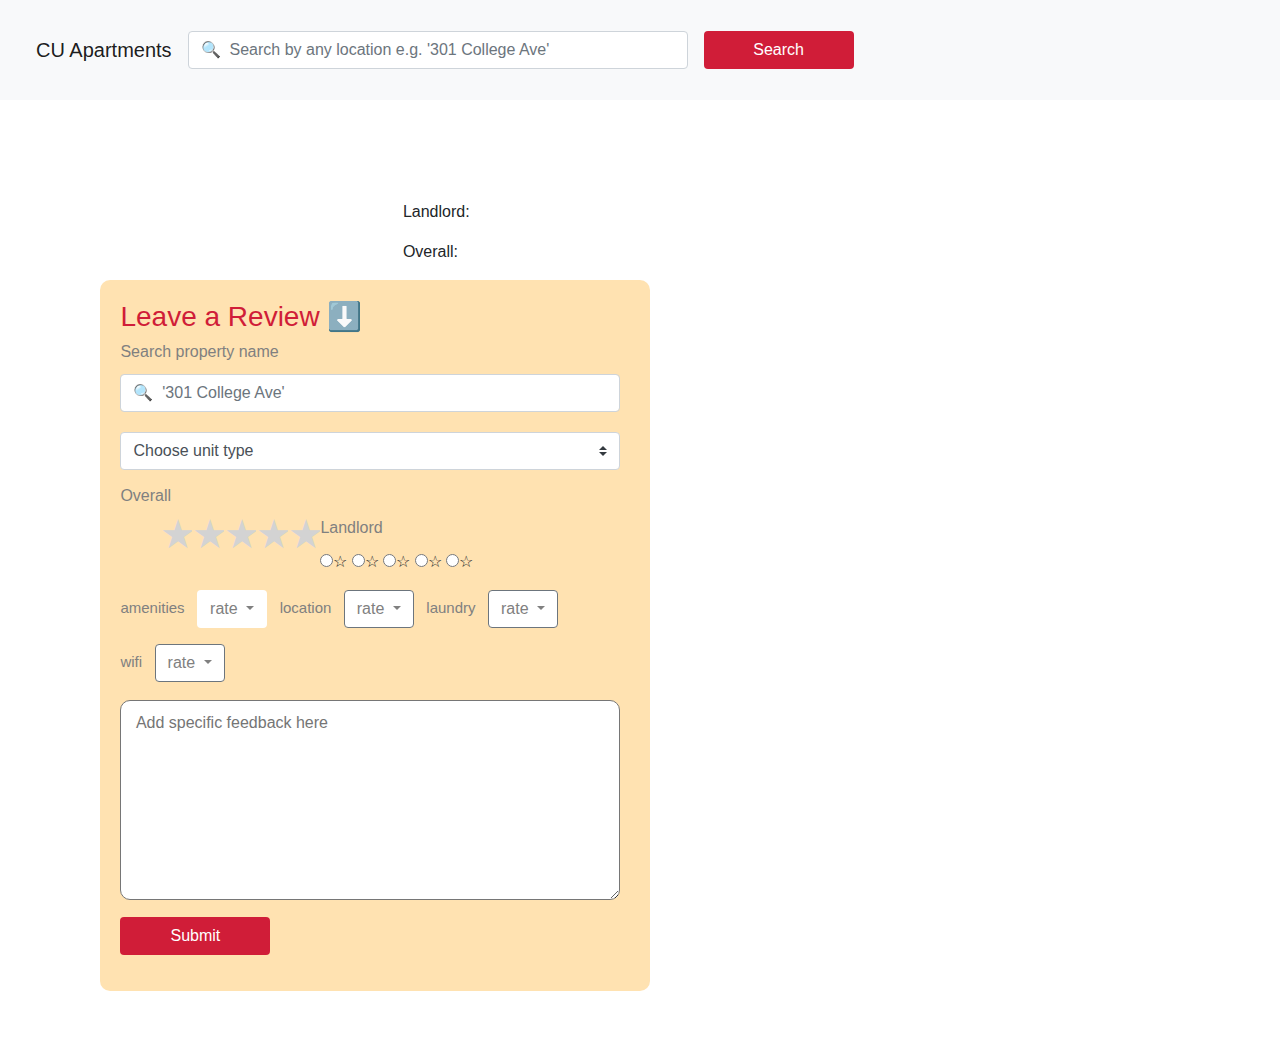
==== commit 28cfd28b: "Merge branch 'master' of https://github.com/willespencer/DTI-Hackathon" ====
--- a/components/productPage.html
+++ b/components/productPage.html
@@ -87,28 +87,25 @@
                 </select>
               </div>
               <h6>Overall</h6>
-              <div class="rating">
-                <input type="radio" name="rating" value="5" id="5" /><label
-                  for="5"
-                  >☆</label
-                >
-                <input type="radio" name="rating" value="4" id="4" /><label
-                  for="4"
-                  >☆</label
-                >
-                <input type="radio" name="rating" value="3" id="3" /><label
-                  for="3"
-                  >☆</label
-                >
-                <input type="radio" name="rating" value="2" id="2" /><label
-                  for="2"
-                  >☆</label
-                >
-                <input type="radio" name="rating" value="1" id="1" /><label
-                  for="1"
-                  >☆</label
-                >
-              </div>
+              <ul class="rate-area">
+                <input type="radio" id="5-star" name="crating" value="5" />
+                <label for="5-star" title="Amazing">5 stars</label>
+                <input type="radio" id="4-star" name="crating" value="4" />
+                <label for="4-star" title="Good">4 stars</label>
+                <input type="radio" id="3-star" name="crating" value="3" />
+                <label for="3-star" title="Average">3 stars</label>
+                <input type="radio" id="2-star" name="crating" value="2" />
+                <label for="2-star" title="Not Good">2 stars</label>
+                <input
+                  type="radio"
+                  id="1-star"
+                  required=""
+                  name="crating"
+                  value="1"
+                  aria-required="true"
+                />
+                <label for="1-star" title="Bad">1 star</label>
+              </ul>
               <h6>Landlord</h6>
               <div class="rating">
                 <input type="radio" name="rating" value="5" id="5" /><label
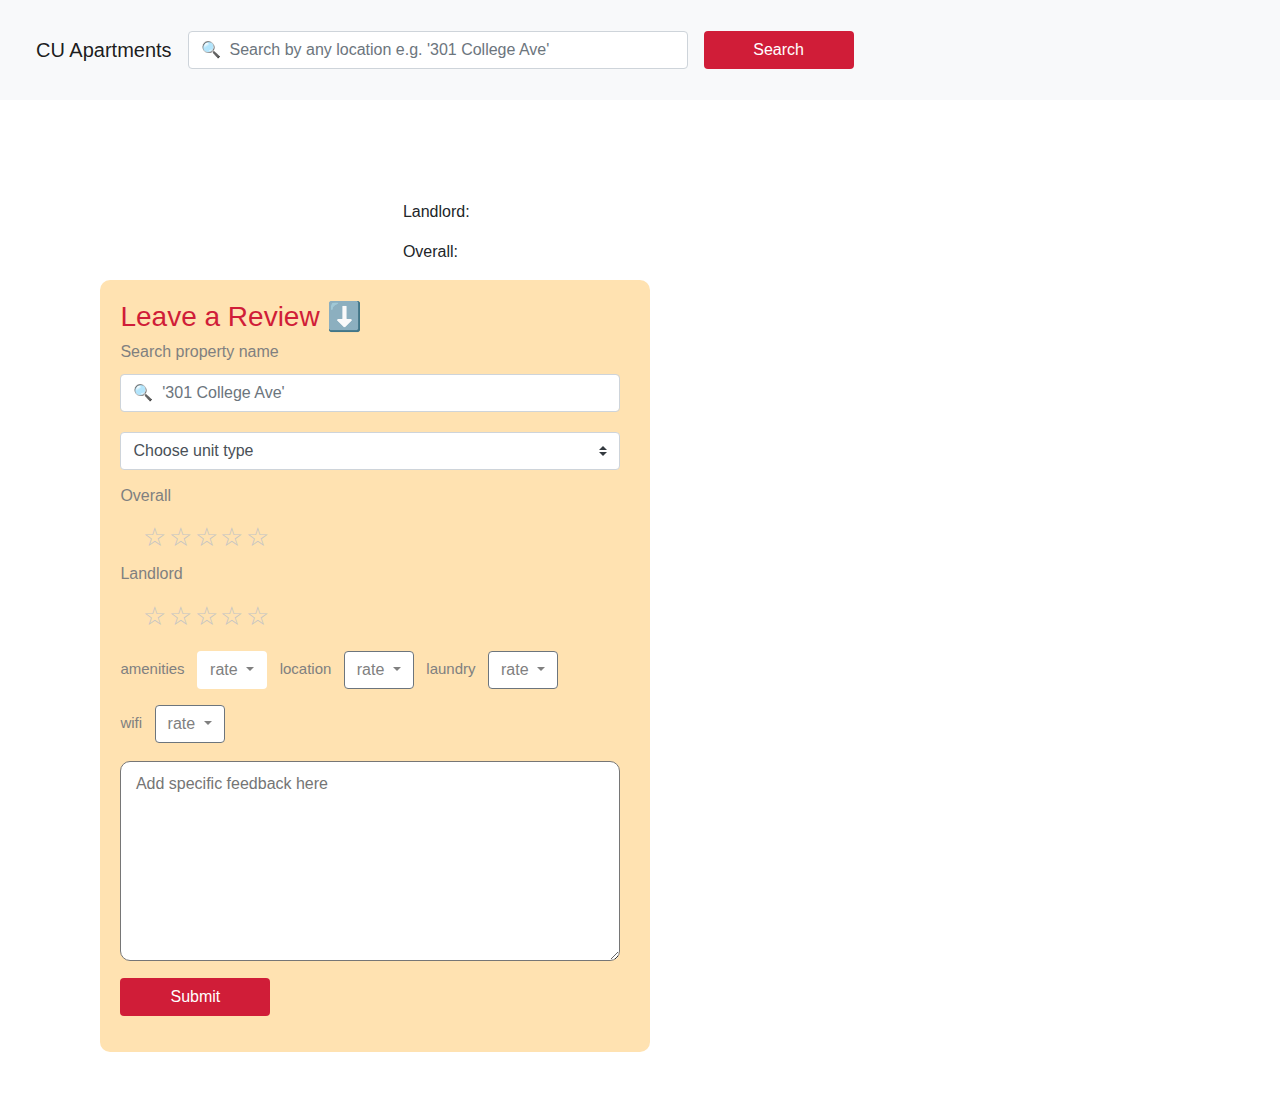
==== commit 99a524dc: "minor spacing changes to review modal" ====
--- a/components/productPage.html
+++ b/components/productPage.html
@@ -51,8 +51,8 @@
                 <h6 id="apartment-landlord"></h6>
               </div>
               <div class="col" id="ratings">
-                <p id="landlord-rating">Landlord: </p>
-                <p id="overall-rating">Overall: </p>
+                <p id="landlord-rating">Landlord:</p>
+                <p id="overall-rating">Overall:</p>
               </div>
             </div>
           </div>
@@ -87,25 +87,28 @@
                 </select>
               </div>
               <h6>Overall</h6>
-              <ul class="rate-area">
-                <input type="radio" id="5-star" name="crating" value="5" />
-                <label for="5-star" title="Amazing">5 stars</label>
-                <input type="radio" id="4-star" name="crating" value="4" />
-                <label for="4-star" title="Good">4 stars</label>
-                <input type="radio" id="3-star" name="crating" value="3" />
-                <label for="3-star" title="Average">3 stars</label>
-                <input type="radio" id="2-star" name="crating" value="2" />
-                <label for="2-star" title="Not Good">2 stars</label>
-                <input
-                  type="radio"
-                  id="1-star"
-                  required=""
-                  name="crating"
-                  value="1"
-                  aria-required="true"
-                />
-                <label for="1-star" title="Bad">1 star</label>
-              </ul>
+              <div class="rating">
+                <input type="radio" name="rating" value="5" id="5" /><label
+                  for="5"
+                  >☆</label
+                >
+                <input type="radio" name="rating" value="4" id="4" /><label
+                  for="4"
+                  >☆</label
+                >
+                <input type="radio" name="rating" value="3" id="3" /><label
+                  for="3"
+                  >☆</label
+                >
+                <input type="radio" name="rating" value="2" id="2" /><label
+                  for="2"
+                  >☆</label
+                >
+                <input type="radio" name="rating" value="1" id="1" /><label
+                  for="1"
+                  >☆</label
+                >
+              </div>
               <h6>Landlord</h6>
               <div class="rating">
                 <input type="radio" name="rating" value="5" id="5" /><label
@@ -239,7 +242,9 @@
   const urlParams = new URLSearchParams(queryString);
   const apartment_name = urlParams.get('name');
 
-  const apartment = apartments.filter( apartment => apartment.name == apartment_name)[0];
+  const apartment = apartments.filter(
+    (apartment) => apartment.name == apartment_name
+  )[0];
 
   // Populate apartment details on left panel
   const apartment_name_h2 = document.getElementById('apartment-name');
@@ -255,7 +260,8 @@
   const landlord_rating_element = document.getElementById('landlord-rating');
 
   for (i = 0; i < apartment.landlord_rating; i++) {
-    landlord_rating_element.innerHTML += '<span class="fa fa-star checked"></span>';
+    landlord_rating_element.innerHTML +=
+      '<span class="fa fa-star checked"></span>';
   }
   for (i = 0; i < 5 - apartment.landlord_rating; i++) {
     landlord_rating_element.innerHTML += '<span class="fa fa-star"></span>';
@@ -264,7 +270,8 @@
   const overall_rating_element = document.getElementById('overall-rating');
 
   for (i = 0; i < apartment.overall_rating; i++) {
-    overall_rating_element.innerHTML += '<span class="fa fa-star checked"></span>';
+    overall_rating_element.innerHTML +=
+      '<span class="fa fa-star checked"></span>';
   }
   for (i = 0; i < 5 - apartment.overall_rating; i++) {
     overall_rating_element.innerHTML += '<span class="fa fa-star"></span>';
@@ -272,9 +279,9 @@
 
   // Populate right panel with data
   const img_element = document.createElement('img');
-  img_element.src = "../images/" + apartment.image + ".jpg";
-  img_element.className = "apt-img";
-  img_element.alt = "Apartment";
+  img_element.src = '../images/' + apartment.image + '.jpg';
+  img_element.className = 'apt-img';
+  img_element.alt = 'Apartment';
 
   const right_div = document.getElementById('right');
   right_div.prepend(img_element);
@@ -286,7 +293,7 @@
   attributes_div.className = 'attributes';
 
   let attributes_div_innerHTML = '';
-  Object.entries(apartment.tags_list).forEach( t => {
+  Object.entries(apartment.tags_list).forEach((t) => {
     const tag = t[0];
     const rating = t[1];
 
@@ -294,48 +301,55 @@
 
     if (rating == 1) {
       color = 'red';
-    }
-    else if (rating == 2) {
+    } else if (rating == 2) {
       color = 'yellow';
-    }
-    else {
+    } else {
       color = 'green';
     }
 
-    attributes_div_innerHTML +=  '<span class="attribute attribute--' + color + '">' + tag.charAt(0).toUpperCase() + tag.slice(1) + '</span>'
+    attributes_div_innerHTML +=
+      '<span class="attribute attribute--' +
+      color +
+      '">' +
+      tag.charAt(0).toUpperCase() +
+      tag.slice(1) +
+      '</span>';
   });
   attributes_div.innerHTML = attributes_div_innerHTML;
 
   const reviews_div = document.getElementsByClassName('reviews')[0];
   reviews_div.prepend(attributes_div);
 
-
-
   const review_h3 = document.createElement('h3');
-  review_h3.innerHTML = "Past Reviews (" + apartment.reviews.length + ")";
+  review_h3.innerHTML = 'Past Reviews (' + apartment.reviews.length + ')';
 
   // const reviews_div = document.getElementsByClassName('reviews')[0];
   reviews_div.prepend(review_h3);
 
-  apartment.reviews.forEach( review => {
-
+  apartment.reviews.forEach((review) => {
     const review_container_div = document.createElement('div');
     review_container_div.className = 'review-container';
 
-    review_container_div.innerHTML = 
-    '<div class="row">' +
-      '<div class="col-sm-5">' + 
-        '<p id="left-col">' + review.date + '</p>' +
-        '<p id="left-col">Overall: ' + review.overall_rating + '/5</p>' +
-        '<p id="left-col">Landlord: ' + review.landlord_rating + '/5</p>' +
+    review_container_div.innerHTML =
+      '<div class="row">' +
+      '<div class="col-sm-5">' +
+      '<p id="left-col">' +
+      review.date +
+      '</p>' +
+      '<p id="left-col">Overall: ' +
+      review.overall_rating +
+      '/5</p>' +
+      '<p id="left-col">Landlord: ' +
+      review.landlord_rating +
+      '/5</p>' +
       '</div>' +
       '<div class="col-sm-6">' +
-        '<p id="right-col">' + review.message + '</p>' + 
+      '<p id="right-col">' +
+      review.message +
+      '</p>' +
       '</div>' +
-    '</div>';
+      '</div>';
 
     reviews_div.appendChild(review_container_div);
   });
-
-
-</script>+</script>
--- a/styles/productPageStyles.css
+++ b/styles/productPageStyles.css
@@ -115,54 +115,38 @@
 }
 
 /*---------STAR RATING--------*/
-.rate-area {
-  float: left;
-  border-style: none;
+.rating {
+  display: flex;
+  justify-content: left;
 }
 
-.rate-area:not(:checked) > input {
-  position: absolute;
-  top: -9999px;
-  clip: rect(0, 0, 0, 0);
+.rating > input {
+  display: none;
 }
 
-.rate-area:not(:checked) > label {
-  float: right;
-  width: 0.8em;
-  overflow: hidden;
-  white-space: nowrap;
+.rating > label {
+  position: relative;
+  width: 1em;
+  font-size: 2vw;
+  color: #c4c4c4;
   cursor: pointer;
-  font-size: 40px;
-  line-height: 32px;
-  color: lightgrey;
-  margin-bottom: 10px !important;
 }
 
-.rate-area:not(:checked) > label:before {
-  content: '★';
+.rating > label::before {
+  content: '\2605';
+  position: left;
+  opacity: 0;
 }
 
-.rate-area > input:checked ~ label {
-  color: #e8262d;
-  text-shadow: none;
+.rating > label:hover:before,
+.rating > label:hover ~ label:before {
+  opacity: 1 !important;
 }
 
-.rate-area:not(:checked) > label:hover,
-.rate-area:not(:checked) > label:hover ~ label {
-  color: #e8262d;
+.rating > input:checked ~ label:before {
+  opacity: 1;
 }
 
-.rate-area > input:checked + label:hover,
-.rate-area > input:checked + label:hover ~ label,
-.rate-area > input:checked ~ label:hover,
-.rate-area > input:checked ~ label:hover ~ label,
-.rate-area > label:hover ~ input:checked ~ label {
-  color: #e8262d;
-  text-shadow: none;
+.rating:hover > input:checked ~ label:before {
+  opacity: 0.4;
 }
-
-.rate-area > label:active {
-  position: relative;
-  top: 0px;
-  left: 0px;
-}
